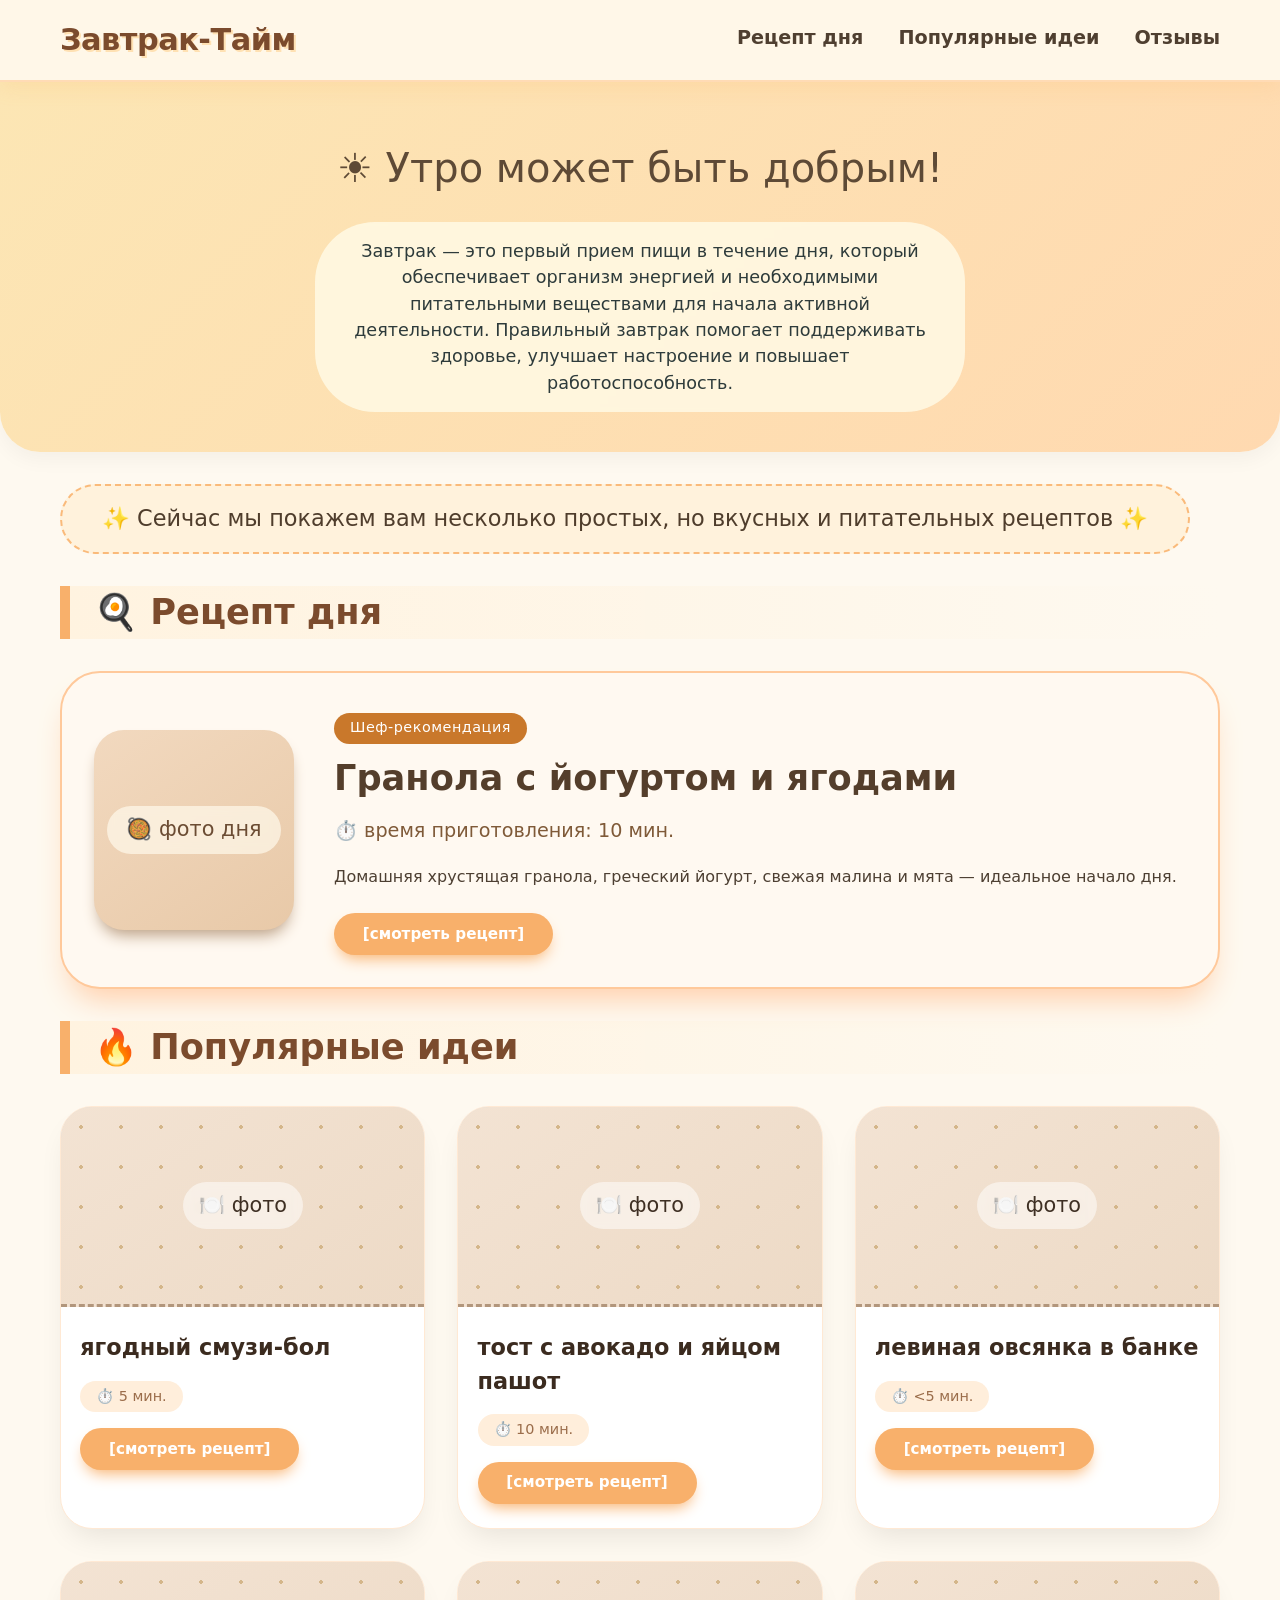
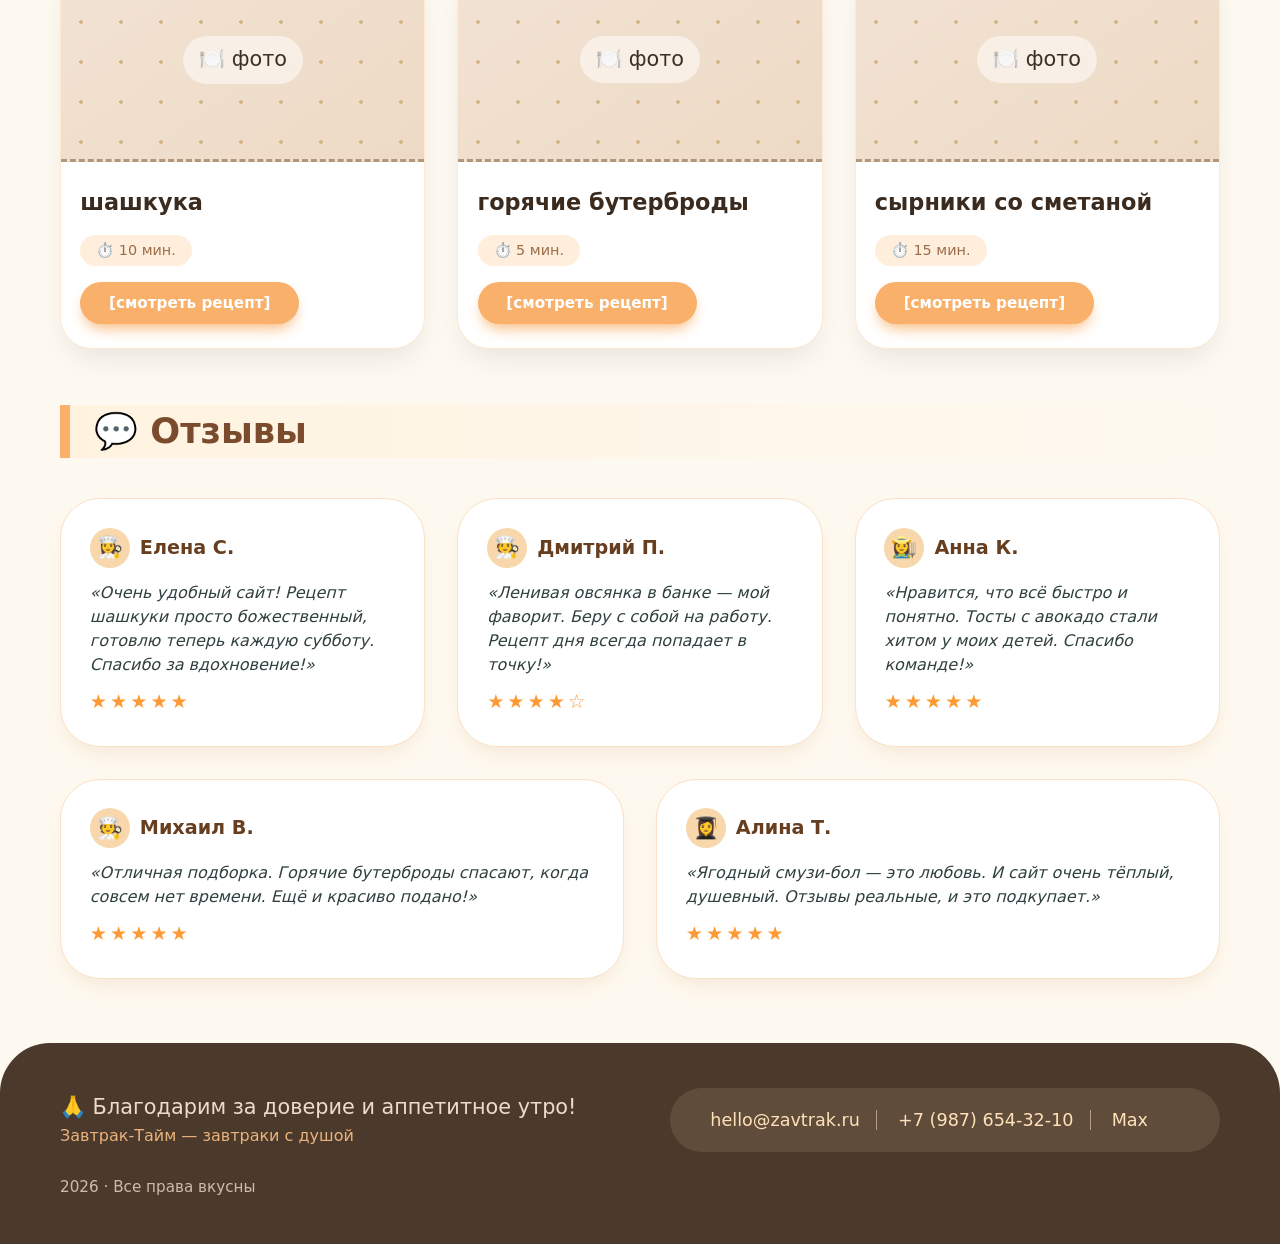
==== 1индивидуальный проект/index.html @ 66500bdc "создание трех рецептов без картинок" ====
<!DOCTYPE html>
<html lang="en">
<head>
    <meta charset="UTF-8">
    <meta name="viewport" content="width=device-width, initial-scale=1.0">
    <title>Завтрак-Тайм | Утро может быть добрым</title>
    <link rel="stylesheet" href="style.css">
    <link rel="shortcut icon" href="лого.jpg" type="image/x-icon">
</head>
<body>

    <!-- ===== НОВЫЙ HEADER ===== -->
    <header class="page-header">
        <div class="container header-container">
            <div class="logo">
                <a href="/"> Завтрак-Тайм</a>
            </div>
            <nav class="nav-links">
                <a href="#recipe-day">Рецепт дня</a>
                <a href="#popular">Популярные идеи</a>
                <a href="#reviews">Отзывы</a>
            </nav>
        </div>
    </header>

    <!-- Хедер с девизом -->
    <section class="hero">
        <div class="container">
            <div class="sub">☀️ Утро может быть добрым!</div>
            <p>Завтрак — это первый прием пищи в течение дня, который обеспечивает организм энергией и необходимыми питательными веществами для начала активной деятельности. Правильный завтрак помогает поддерживать здоровье, улучшает настроение и повышает работоспособность.</p>
        </div>
    </section>

    <main class="container">
        <!-- ★ ПРИВЕТСТВИЕ ПЕРЕД РЕЦЕПТОМ ДНЯ -->
        <div class="greeting-text">
            ✨ Сейчас мы покажем вам несколько простых, но вкусных и питательных рецептов ✨
        </div>

        <!-- ★ РЕЦЕПТ ДНЯ -->
        <h2 id="recipe-day" class="section-title">🍳 Рецепт дня</h2>
        <div class="recipe-day-card">
            <div class="recipe-day-img"></div>
            <div class="recipe-day-info">
                <span class="badge">Шеф-рекомендация</span>
                <h3>Гранола с йогуртом и ягодами</h3>
                <div class="time">⏱️ время приготовления: 10 мин.</div>
                <p style="margin-bottom: 1.5rem; color:#4d3f32;">Домашняя хрустящая гранола, греческий йогурт, свежая малина и мята — идеальное начало дня.</p>
                <a href="рецепт дня/index.html" class="btn-recipe">[смотреть рецепт]</a>
            </div>
        </div>

        <!-- ПОПУЛЯРНЫЕ ИДЕИ -->
        <h2 id="popular" class="section-title">🔥 Популярные идеи</h2>
        <div class="card-grid">
            <!-- карточка 1 -->
            <div class="card">
                <div class="card-img"></div>
                <div class="card-content">
                    <div class="card-title">ягодный смузи-бол</div>
                    <div class="card-time">⏱️ 5 мин.</div>
                    <a href="/рецепт1/index.html" class="btn-recipe">[смотреть рецепт]</a>
                </div>
            </div>
            <!-- карточка 2 -->
            <div class="card">
                <div class="card-img"></div>
                <div class="card-content">
                    <div class="card-title">тост с авокадо и яйцом пашот</div>
                    <div class="card-time">⏱️ 10 мин.</div>
                    <a href="/рецепт2/index.html" class="btn-recipe">[смотреть рецепт]</a>
                </div>
            </div>
            <!-- карточка 3 -->
            <div class="card">
                <div class="card-img"></div>
                <div class="card-content">
                    <div class="card-title">левиная овсянка в банке</div>
                    <div class="card-time">⏱️ <5 мин.</div>
                    <a href="/рецепт3/index.html" class="btn-recipe">[смотреть рецепт]</a>
                </div>
            </div>
            <!-- карточка 4 -->
            <div class="card">
                <div class="card-img"></div>
                <div class="card-content">
                    <div class="card-title">шашкука</div>
                    <div class="card-time">⏱️ 10 мин.</div>
                    <a href="/рецепт4/index.html" class="btn-recipe">[смотреть рецепт]</a>
                </div>
            </div>
            <!-- карточка 5 -->
            <div class="card">
                <div class="card-img"></div>
                <div class="card-content">
                    <div class="card-title">горячие бутерброды</div>
                    <div class="card-time">⏱️ 5 мин.</div>
                    <a href="/рецепт5/index.html" class="btn-recipe">[смотреть рецепт]</a>
                </div>
            </div>
            <!-- карточка 6  -->
            <div class="card">
                <div class="card-img"></div>
                <div class="card-content">
                    <div class="card-title">сырники со сметаной</div>
                    <div class="card-time">⏱️ 15 мин.</div>
                    <a href="/рецепт6/index.html" class="btn-recipe">[смотреть рецепт]</a>
                </div>
            </div>
        </div>

        <!-- ОТЗЫВЫ (с якорем) -->
        <h2 id="reviews" class="section-title">💬 Отзывы</h2>
        <div class="reviews-grid">
            <div class="review-item">
                <div class="review-author"><span>👩‍🍳</span> Елена С.</div>
                <div class="review-text">«Очень удобный сайт! Рецепт шашкуки просто божественный, готовлю теперь каждую субботу. Спасибо за вдохновение!»</div>
                <div class="review-rating">★★★★★</div>
            </div>
            <div class="review-item">
                <div class="review-author"><span>🧑‍🍳</span> Дмитрий П.</div>
                <div class="review-text">«Ленивая овсянка в банке — мой фаворит. Беру с собой на работу. Рецепт дня всегда попадает в точку!»</div>
                <div class="review-rating">★★★★☆</div>
            </div>
            <div class="review-item">
                <div class="review-author"><span>👩‍🌾</span> Анна К.</div>
                <div class="review-text">«Нравится, что всё быстро и понятно. Тосты с авокадо стали хитом у моих детей. Спасибо команде!»</div>
                <div class="review-rating">★★★★★</div>
            </div>
            <div class="review-item">
                <div class="review-author"><span>🧑‍🍳</span> Михаил В.</div>
                <div class="review-text">«Отличная подборка. Горячие бутерброды спасают, когда совсем нет времени. Ещё и красиво подано!»</div>
                <div class="review-rating">★★★★★</div>
            </div>
            <div class="review-item">
                <div class="review-author"><span>👩‍🎓</span> Алина Т.</div>
                <div class="review-text">«Ягодный смузи-бол — это любовь. И сайт очень тёплый, душевный. Отзывы реальные, и это подкупает.»</div>
                <div class="review-rating">★★★★★</div>
            </div>
        </div>
    </main>

    <!-- ПОДВАЛ (благодарность, дата, контакты) -->
    <footer>
        <div class="container footer-content">
            <div class="footer-thanks">
                <p>🙏 Благодарим за доверие и аппетитное утро!</p>
                <span>Завтрак-Тайм — завтраки с душой</span>
            </div>
            <div class="footer-contacts">
                <a href="mailto:hello@zavtrak.ru">hello@zavtrak.ru</a>
                <a href="tel:+79876543210">+7 (987) 654-32-10</a>
                <a href="#">Max</a>
            </div>
            <div class="footer-date">
                2026 · Все права вкусны
            </div>
        </div>
    </footer>
</body>
</html>
---- 1индивидуальный проект/style.css ----
* {
            margin: 0;
            padding: 0;
            box-sizing: border-box;
            font-family: 'Segoe UI', Roboto, system-ui, -apple-system, sans-serif;
        }

        body {
            background-color: #fef9f0;  /* тёплый молочный фон */
            color: #2e3b3b;
            line-height: 1.5;
            scroll-behavior: smooth;
        }

        .container {
            max-width: 1200px;
            margin: 0 auto;
            padding: 0 20px;
        }

        /* ===== НОВЫЙ НАВИГАЦИОННЫЙ HEADER ===== */
        .page-header {
            background: #fff7e7;
            box-shadow: 0 6px 18px rgba(251, 176, 84, 0.15);
            padding: 1rem 0;
            position: sticky;
            top: 0;
            z-index: 100;
            backdrop-filter: blur(15px);
            background-color: rgba(255, 247, 231, 0.9);
            border-bottom: 2px solid #ffdbb5;
        }

        .header-container {
            display: flex;
            align-items: center;
            justify-content: space-between;
            flex-wrap: wrap;
        }

        .logo a {
            font-size: 1.9rem;
            font-weight: 800;
            color: #7b4b2d;
            text-decoration: none;
            letter-spacing: -0.5px;
            text-shadow: 2px 2px 0 #ffe1b3;
        }

        .nav-links {
            display: flex;
            gap: 2.2rem;
            font-weight: 600;
        }

        .nav-links a {
            text-decoration: none;
            color: #4f3f30;
            font-size: 1.2rem;
            padding: 0.5rem 0;
            border-bottom: 3px solid transparent;
            transition: 0.2s;
        }

        .nav-links a:hover {
            border-bottom-color: #f8b06b;
            color: #a3541c;
        }

        /* Шапка (hero) */
        .hero {
            background: linear-gradient(135deg, #fce6b4 0%, #ffd9b0 100%);
            padding: 3rem 0 2.5rem 0;
            text-align: center;
            border-bottom-left-radius: 40px;
            border-bottom-right-radius: 40px;
            margin-bottom: 2rem;
            box-shadow: 0 8px 20px rgba(0,0,0,0.04);
        }

        .hero h1 {
            font-size: 3.2rem;
            font-weight: 700;
            letter-spacing: 1px;
            color: #3b2b1f;
            text-shadow: 2px 2px 0 rgba(255,255,255,0.5);
        }

        .hero .sub {
            font-size: 2.5rem;
            font-weight: 300;
            color: #5e4a36;
            margin-top: 0.5rem;
        }

        .hero p {
            max-width: 650px;
            margin: 1.5rem auto 0;
            font-size: 1.1rem;
            background-color: rgba(255,255,240,0.7);
            padding: 1rem 2rem;
            border-radius: 60px;
            backdrop-filter: blur(2px);
        }

        /* Секции */
        .section-title {
            font-size: 2.2rem;
            font-weight: 600;
            color: #7b4b2d;
            margin-bottom: 2rem;
            border-left: 10px solid #f8b06b;
            padding-left: 1.5rem;
            background: linear-gradient(to right, #fff3e0, transparent);
        }

        /* Карточки сетка */
        .card-grid {
            display: grid;
            grid-template-columns: repeat(auto-fill, minmax(280px, 1fr));
            gap: 2rem;
            margin-bottom: 3.5rem;
        }

        .card {
            background: white;
            border-radius: 32px;
            overflow: hidden;
            box-shadow: 0 15px 30px -10px rgba(0,0,0,0.1);
            transition: all 0.2s ease;
            border: 1px solid #ffe9d4;
        }

        .card:hover {
            transform: translateY(-8px);
            box-shadow: 0 25px 35px -8px #e3c9ad;
        }

        .card-img {
            width: 100%;
            height: 200px;
            background-color: #e0d6cb;
            display: flex;
            align-items: center;
            justify-content: center;
            font-size: 1rem;
            color: #7a5a4a;
            background-image: radial-gradient(circle at 20px 20px, #d4b68a 2px, transparent 2px), 
                              linear-gradient(145deg, #f3e3d3, #eddac6);
            background-size: 40px 40px, 100%;
            border-bottom: 3px dashed #b2967c;
            position: relative;
        }

        .card-img::before {
            content: "🍽️ фото";
            font-size: 1.3rem;
            font-weight: 400;
            background: rgba(255,255,255,0.5);
            padding: 0.5rem 1rem;
            border-radius: 40px;
            backdrop-filter: blur(5px);
            color: #3e2f23;
        }

        .card-content {
            padding: 1.5rem 1.2rem 1.5rem;
        }

        .card-title {
            font-size: 1.4rem;
            font-weight: 700;
            margin-bottom: 0.5rem;
            color: #3b2b1f;
        }

        .card-time {
            display: inline-block;
            background: #ffeedb;
            padding: 0.3rem 1rem;
            border-radius: 30px;
            font-size: 0.9rem;
            font-weight: 500;
            color: #9b6d4b;
            margin: 0.5rem 0 1rem 0;
        }

        .btn-recipe {
            display: inline-block;
            background: #f8b06b;
            color: white;
            font-weight: 600;
            padding: 0.6rem 1.8rem;
            border-radius: 40px;
            text-decoration: none;
            font-size: 0.95rem;
            transition: background 0.2s;
            border: none;
            cursor: pointer;
            box-shadow: 0 8px 15px -5px #f8b06b;
        }

        .btn-recipe:hover {
            background: #e5954d;
        }

        /* Рецепт дня — большая карточка */
        .recipe-day-card {
            background: #fff9f1;
            border-radius: 40px;
            padding: 2rem;
            border: 2px solid #ffc99b;
            display: flex;
            flex-wrap: wrap;
            align-items: center;
            gap: 2.5rem;
            margin-bottom: 2rem;
            box-shadow: 0 20px 30px -10px #ffcfaa;
        }

        .recipe-day-img {
            flex: 0 0 200px;
            height: 200px;
            border-radius: 30px;
            background: #dcc7b0;
            background-image: linear-gradient(145deg, #f2d9bf, #e8c9a8);
            display: flex;
            align-items: center;
            justify-content: center;
            font-size: 1.3rem;
            color: #6b4c33;
            box-shadow: 0 10px 15px -5px #bb9f84;
        }

        .recipe-day-img::before {
            content: "🥘 фото дня";
            background: rgba(255,250,235,0.7);
            padding: 0.5rem 1.2rem;
            border-radius: 50px;
            backdrop-filter: blur(4px);
        }

        .recipe-day-info {
            flex: 1;
        }

        .recipe-day-info h3 {
            font-size: 2.2rem;
            font-weight: 700;
            color: #543e2b;
        }

        .recipe-day-info .badge {
            background: #c9782b;
            color: white;
            padding: 0.3rem 1rem;
            border-radius: 50px;
            font-size: 0.9rem;
            letter-spacing: 0.5px;
            display: inline-block;
            margin: 0.5rem 0;
        }

        .recipe-day-info .time {
            font-size: 1.2rem;
            font-weight: 500;
            color: #7f5a38;
            margin: 0.75rem 0 1.25rem;
        }

        /* приветственный текст перед рецептом дня */
        .greeting-text {
            font-size: 1.4rem;
            background: #fff2dc;
            padding: 1rem 2.5rem;
            border-radius: 80px;
            display: inline-block;
            margin-bottom: 2rem;
            color: #4f3d2c;
            font-weight: 500;
            border: 2px dashed #faba7a;
        }

        /* Отзывы */
        .reviews-grid {
            display: flex;
            flex-wrap: wrap;
            gap: 2rem;
            margin: 2.5rem 0 3rem;
        }

        .review-item {
            background: white;
            border-radius: 40px;
            padding: 1.8rem;
            flex: 1 1 280px;
            box-shadow: 0 10px 20px -5px rgba(216, 166, 106, 0.2);
            border: 1px solid #fbe1c8;
            transition: 0.2s;
        }

        .review-item:hover {
            background: #fffcf6;
        }

        .review-author {
            font-weight: 700;
            font-size: 1.2rem;
            color: #673f20;
            display: flex;
            align-items: center;
            gap: 10px;
            margin-bottom: 0.8rem;
        }

        .review-author span {
            background: #f8d7ad;
            border-radius: 50%;
            width: 40px;
            height: 40px;
            display: inline-flex;
            align-items: center;
            justify-content: center;
            font-size: 1.3rem;
        }

        .review-text {
            font-style: italic;
            color: #2f403f;
            margin-bottom: 0.7rem;
            line-height: 1.5;
        }

        .review-rating {
            color: #ff9933;
            font-size: 1.2rem;
            letter-spacing: 3px;
        }

        /* Подвал */
        footer {
            background: #4b3a2c;
            color: #eedbcb;
            padding: 2.8rem 0;
            margin-top: 4rem;
            border-top-left-radius: 50px;
            border-top-right-radius: 50px;
        }

        .footer-content {
            display: flex;
            flex-wrap: wrap;
            justify-content: space-between;
            align-items: center;
            gap: 1.5rem;
        }

        .footer-thanks p {
            font-size: 1.3rem;
            font-weight: 500;
        }

        .footer-thanks span {
            font-size: 1rem;
            color: #eab27c;
        }

        .footer-contacts {
            background: #5f4c3b;
            padding: 1.2rem 2.5rem;
            border-radius: 60px;
        }

        .footer-contacts a {
            color: #ffe1b9;
            text-decoration: none;
            font-size: 1.1rem;
            margin: 0 1rem 0 0;
            border-right: 1px solid #b59b83;
            padding-right: 1rem;
        }

        .footer-contacts a:last-child {
            border-right: none;
        }

        .footer-contacts a:hover {
            color: white;
            text-decoration: underline;
        }

        .footer-date {
            font-size: 0.95rem;
            opacity: 0.8;
        }

        /* Адаптация */
        @media (max-width: 700px) {
            .hero h1 { font-size: 2.5rem; }
            .recipe-day-card { flex-direction: column; text-align: center; }
            .footer-content { flex-direction: column; text-align: center; }
            .header-container { flex-direction: column; gap: 0.8rem; }
            .nav-links { gap: 1.2rem; flex-wrap: wrap; justify-content: center; }
        }
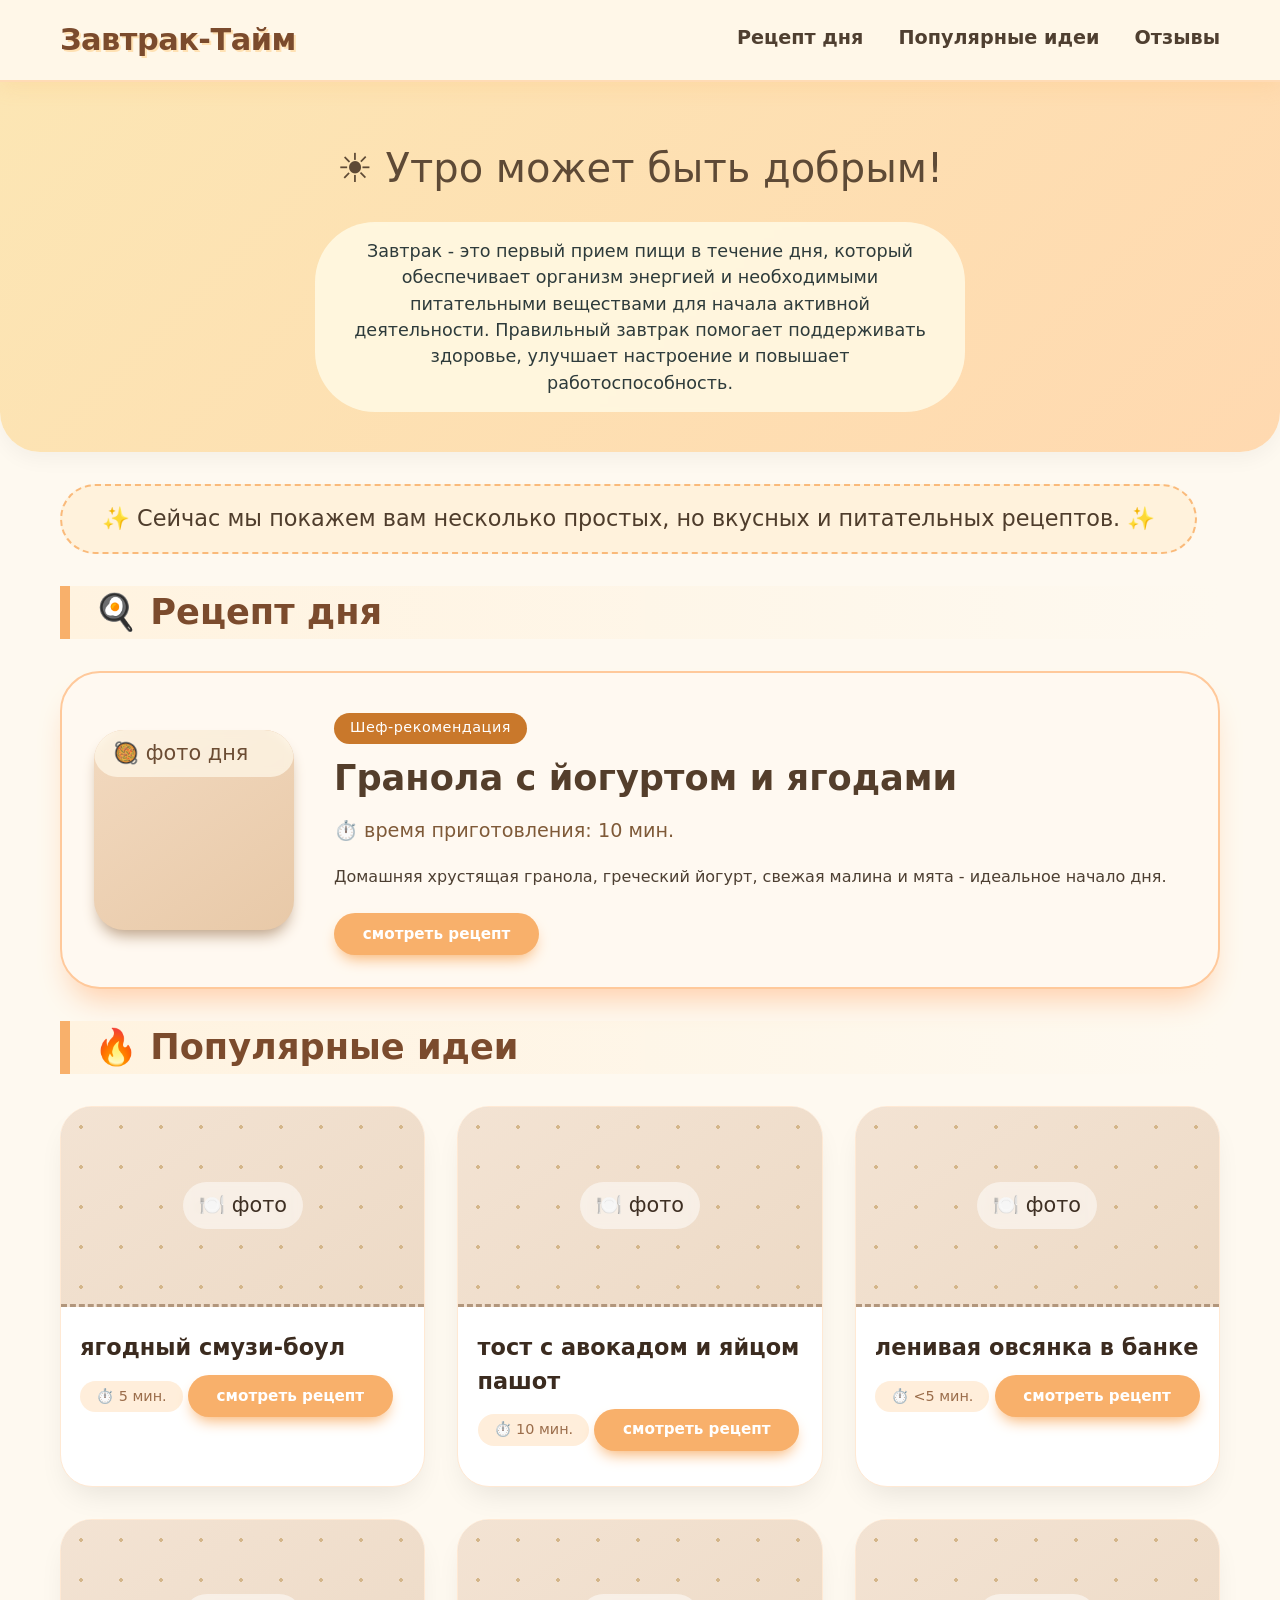
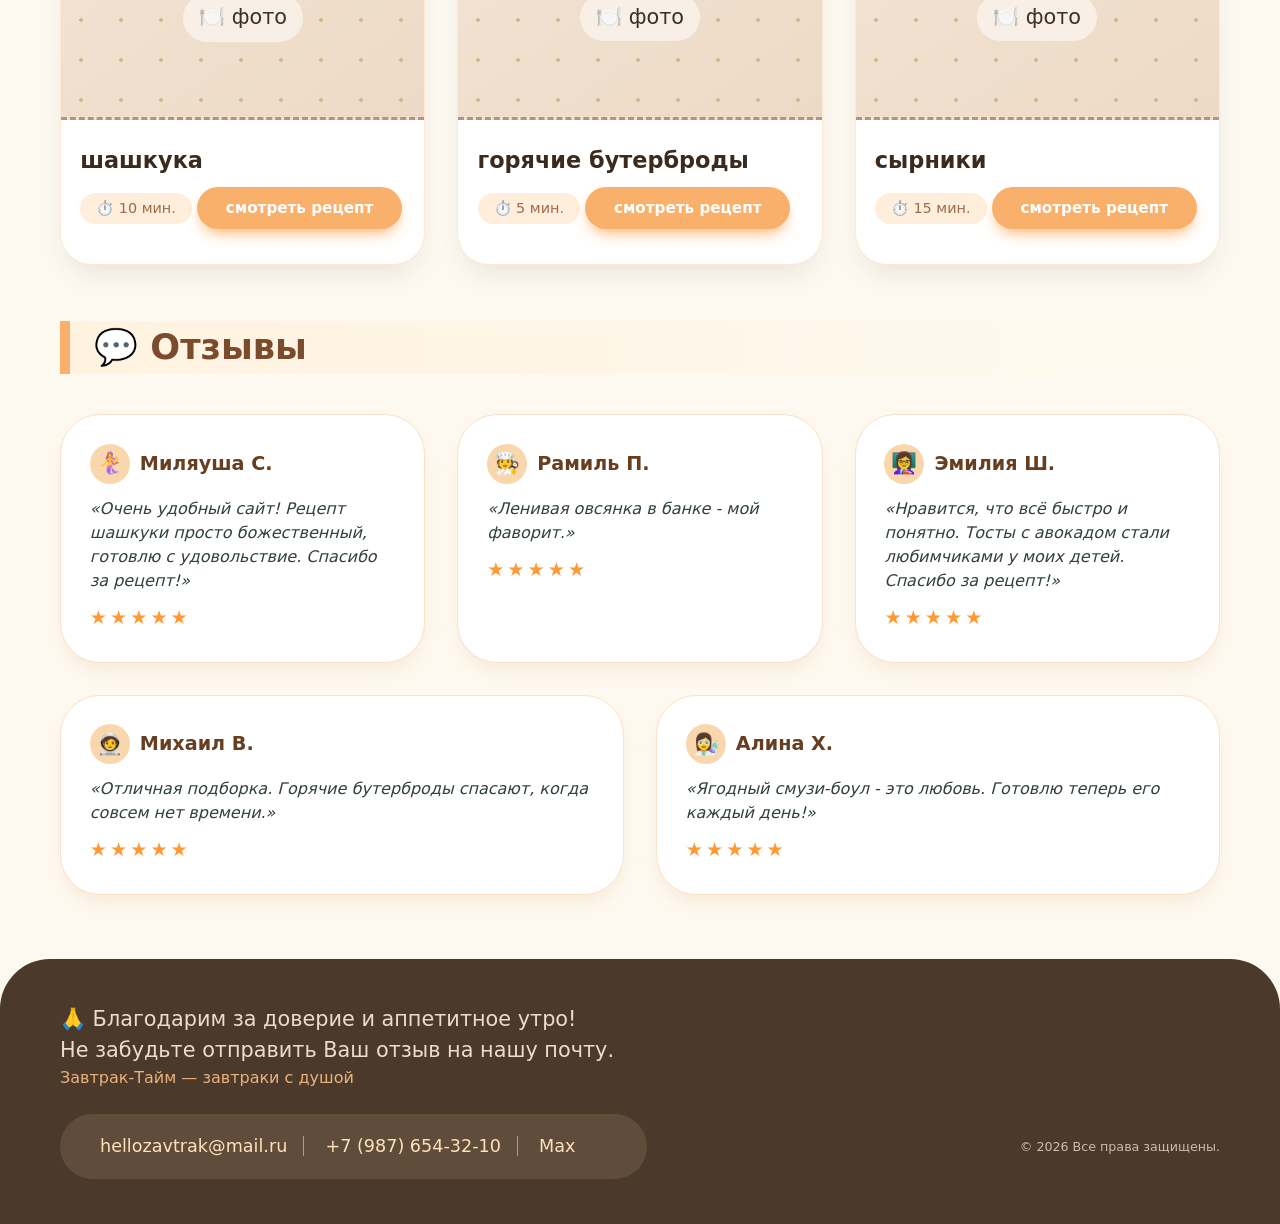
==== commit 4fa4cf6e: "оформила(1-3 рецепты) но без картинок" ====
--- a/1индивидуальный проект/index.html
+++ b/1индивидуальный проект/index.html
@@ -9,7 +9,7 @@
 </head>
 <body>
 
-    <!-- ===== НОВЫЙ HEADER ===== -->
+    <!-- =====  HEADER ===== -->
     <header class="page-header">
         <div class="container header-container">
             <div class="logo">
@@ -27,26 +27,26 @@
     <section class="hero">
         <div class="container">
             <div class="sub">☀️ Утро может быть добрым!</div>
-            <p>Завтрак — это первый прием пищи в течение дня, который обеспечивает организм энергией и необходимыми питательными веществами для начала активной деятельности. Правильный завтрак помогает поддерживать здоровье, улучшает настроение и повышает работоспособность.</p>
+            <p>Завтрак - это первый прием пищи в течение дня, который обеспечивает организм энергией и необходимыми питательными веществами для начала активной деятельности. Правильный завтрак помогает поддерживать здоровье, улучшает настроение и повышает работоспособность.</p>
         </div>
     </section>
 
     <main class="container">
         <!-- ★ ПРИВЕТСТВИЕ ПЕРЕД РЕЦЕПТОМ ДНЯ -->
         <div class="greeting-text">
-            ✨ Сейчас мы покажем вам несколько простых, но вкусных и питательных рецептов ✨
+            ✨ Сейчас мы покажем вам несколько простых, но вкусных и питательных рецептов. ✨
         </div>
 
         <!-- ★ РЕЦЕПТ ДНЯ -->
         <h2 id="recipe-day" class="section-title">🍳 Рецепт дня</h2>
         <div class="recipe-day-card">
-            <div class="recipe-day-img"></div>
+            <img src="/гранола.jpg" alt="" class="recipe-day-img">
             <div class="recipe-day-info">
                 <span class="badge">Шеф-рекомендация</span>
                 <h3>Гранола с йогуртом и ягодами</h3>
                 <div class="time">⏱️ время приготовления: 10 мин.</div>
-                <p style="margin-bottom: 1.5rem; color:#4d3f32;">Домашняя хрустящая гранола, греческий йогурт, свежая малина и мята — идеальное начало дня.</p>
-                <a href="рецепт дня/index.html" class="btn-recipe">[смотреть рецепт]</a>
+                <p style="margin-bottom: 1.5rem; color:#4d3f32;">Домашняя хрустящая гранола, греческий йогурт, свежая малина и мята - идеальное начало дня.</p>
+                <a href="рецепт дня/index.html" class="btn-recipe">смотреть рецепт</a>
             </div>
         </div>
 
@@ -57,27 +57,27 @@
             <div class="card">
                 <div class="card-img"></div>
                 <div class="card-content">
-                    <div class="card-title">ягодный смузи-бол</div>
+                    <div class="card-title">ягодный смузи-боул</div>
                     <div class="card-time">⏱️ 5 мин.</div>
-                    <a href="/рецепт1/index.html" class="btn-recipe">[смотреть рецепт]</a>
+                    <a href="/рецепт1/index.html" class="btn-recipe">смотреть рецепт</a>
                 </div>
             </div>
             <!-- карточка 2 -->
             <div class="card">
                 <div class="card-img"></div>
                 <div class="card-content">
-                    <div class="card-title">тост с авокадо и яйцом пашот</div>
+                    <div class="card-title">тост с авокадом и яйцом пашот</div>
                     <div class="card-time">⏱️ 10 мин.</div>
-                    <a href="/рецепт2/index.html" class="btn-recipe">[смотреть рецепт]</a>
+                    <a href="/рецепт2/index.html" class="btn-recipe">смотреть рецепт</a>
                 </div>
             </div>
             <!-- карточка 3 -->
             <div class="card">
                 <div class="card-img"></div>
                 <div class="card-content">
-                    <div class="card-title">левиная овсянка в банке</div>
-                    <div class="card-time">⏱️ <5 мин.</div>
-                    <a href="/рецепт3/index.html" class="btn-recipe">[смотреть рецепт]</a>
+                    <div class="card-title">ленивая овсянка в банке</div>
+                    <div class="card-time">⏱️ <5 мин. </div>
+                    <a href="/рецепт3/index.html" class="btn-recipe">смотреть рецепт</a>
                 </div>
             </div>
             <!-- карточка 4 -->
@@ -86,7 +86,7 @@
                 <div class="card-content">
                     <div class="card-title">шашкука</div>
                     <div class="card-time">⏱️ 10 мин.</div>
-                    <a href="/рецепт4/index.html" class="btn-recipe">[смотреть рецепт]</a>
+                    <a href="/рецепт4/index.html" class="btn-recipe">смотреть рецепт</a>
                 </div>
             </div>
             <!-- карточка 5 -->
@@ -95,65 +95,66 @@
                 <div class="card-content">
                     <div class="card-title">горячие бутерброды</div>
                     <div class="card-time">⏱️ 5 мин.</div>
-                    <a href="/рецепт5/index.html" class="btn-recipe">[смотреть рецепт]</a>
+                    <a href="/рецепт5/index.html" class="btn-recipe">смотреть рецепт</a>
                 </div>
             </div>
             <!-- карточка 6  -->
             <div class="card">
                 <div class="card-img"></div>
                 <div class="card-content">
-                    <div class="card-title">сырники со сметаной</div>
+                    <div class="card-title">сырники</div>
                     <div class="card-time">⏱️ 15 мин.</div>
-                    <a href="/рецепт6/index.html" class="btn-recipe">[смотреть рецепт]</a>
+                    <a href="/рецепт6/index.html" class="btn-recipe">смотреть рецепт</a>
                 </div>
             </div>
         </div>
 
-        <!-- ОТЗЫВЫ (с якорем) -->
+        <!-- ОТЗЫВЫ -->
         <h2 id="reviews" class="section-title">💬 Отзывы</h2>
         <div class="reviews-grid">
             <div class="review-item">
-                <div class="review-author"><span>👩‍🍳</span> Елена С.</div>
-                <div class="review-text">«Очень удобный сайт! Рецепт шашкуки просто божественный, готовлю теперь каждую субботу. Спасибо за вдохновение!»</div>
+                <div class="review-author"><span>🧜‍♀️</span> Миляуша С.</div>
+                <div class="review-text">«Очень удобный сайт! Рецепт шашкуки просто божественный, готовлю с удовольствие. Спасибо за рецепт!»</div>
                 <div class="review-rating">★★★★★</div>
             </div>
             <div class="review-item">
-                <div class="review-author"><span>🧑‍🍳</span> Дмитрий П.</div>
-                <div class="review-text">«Ленивая овсянка в банке — мой фаворит. Беру с собой на работу. Рецепт дня всегда попадает в точку!»</div>
-                <div class="review-rating">★★★★☆</div>
-            </div>
-            <div class="review-item">
-                <div class="review-author"><span>👩‍🌾</span> Анна К.</div>
-                <div class="review-text">«Нравится, что всё быстро и понятно. Тосты с авокадо стали хитом у моих детей. Спасибо команде!»</div>
+                <div class="review-author"><span>🧑‍🍳</span> Рамиль П.</div>
+                <div class="review-text">«Ленивая овсянка в банке - мой фаворит.»</div>
                 <div class="review-rating">★★★★★</div>
             </div>
             <div class="review-item">
-                <div class="review-author"><span>🧑‍🍳</span> Михаил В.</div>
-                <div class="review-text">«Отличная подборка. Горячие бутерброды спасают, когда совсем нет времени. Ещё и красиво подано!»</div>
+                <div class="review-author"><span>👩‍🏫</span> Эмилия Ш.</div>
+                <div class="review-text">«Нравится, что всё быстро и понятно. Тосты с авокадом стали любимчиками у моих детей. Спасибо за рецепт!»</div>
                 <div class="review-rating">★★★★★</div>
             </div>
             <div class="review-item">
-                <div class="review-author"><span>👩‍🎓</span> Алина Т.</div>
-                <div class="review-text">«Ягодный смузи-бол — это любовь. И сайт очень тёплый, душевный. Отзывы реальные, и это подкупает.»</div>
+                <div class="review-author"><span>🧑‍🚀</span> Михаил В.</div>
+                <div class="review-text">«Отличная подборка. Горячие бутерброды спасают, когда совсем нет времени.»</div>
+                <div class="review-rating">★★★★★</div>
+            </div>
+            <div class="review-item">
+                <div class="review-author"><span>👩‍🔬</span> Алина Х.</div>
+                <div class="review-text">«Ягодный смузи-боул - это любовь. Готовлю теперь его каждый день!»</div>
                 <div class="review-rating">★★★★★</div>
             </div>
         </div>
     </main>
 
-    <!-- ПОДВАЛ (благодарность, дата, контакты) -->
+    <!-- ПОДВАЛ -->
     <footer>
         <div class="container footer-content">
             <div class="footer-thanks">
                 <p>🙏 Благодарим за доверие и аппетитное утро!</p>
+                <p>Не забудьте отправить Ваш отзыв на нашу почту.</p>
                 <span>Завтрак-Тайм — завтраки с душой</span>
             </div>
             <div class="footer-contacts">
-                <a href="mailto:hello@zavtrak.ru">hello@zavtrak.ru</a>
+                <a href="mailto:hellozavtrak@mail.ru">hellozavtrak@mail.ru</a>
                 <a href="tel:+79876543210">+7 (987) 654-32-10</a>
-                <a href="#">Max</a>
+                <a href="/">Max</a>
             </div>
             <div class="footer-date">
-                2026 · Все права вкусны
+               <small>&copy; 2026 Все права защищены.</small>
             </div>
         </div>
     </footer>
